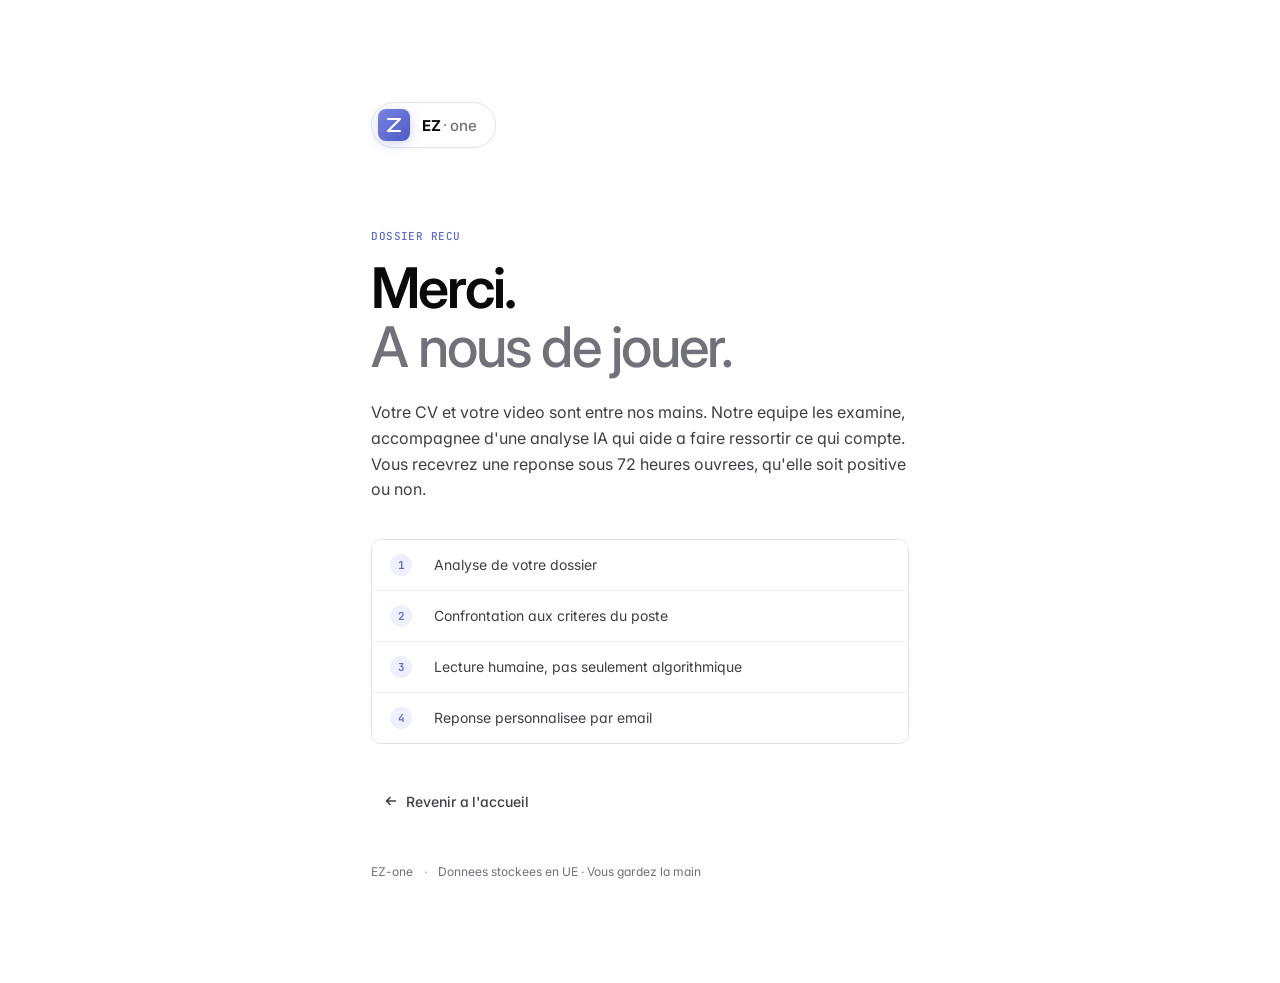
==== frontend/merci.html @ 1c8a1e7a "fini la première version du front end pour le formulaire de candidature: \n setup de la DB cloudinar" ====
<!DOCTYPE html>
<html lang="fr">
<head>
  <meta charset="UTF-8" />
  <meta name="viewport" content="width=device-width, initial-scale=1.0, viewport-fit=cover" />
  <meta name="theme-color" content="#FFFFFF" />
  <title>Bien recu — EZ-one</title>
  <meta name="description" content="Votre dossier est entre nos mains." />
  <meta name="robots" content="noindex" />

  <link rel="preconnect" href="https://fonts.googleapis.com" />
  <link rel="preconnect" href="https://fonts.gstatic.com" crossorigin />
  <link href="https://fonts.googleapis.com/css2?family=Inter:wght@400;500;600;700&family=JetBrains+Mono:wght@400;500&display=swap" rel="stylesheet" />

  <link rel="stylesheet" href="styles.css" />
</head>
<body>
  <main class="thanks" data-reveal>
    <header class="brand thanks__brand" aria-label="EZ-one — easy one, electronic exchange zone">
      <span class="brand__mark" aria-hidden="true">
        <svg width="32" height="32" viewBox="0 0 32 32" fill="none">
          <defs>
            <linearGradient id="ez-grad-thanks" x1="0" y1="0" x2="1" y2="1">
              <stop offset="0%" stop-color="#7884E2"/>
              <stop offset="100%" stop-color="#4F5BC5"/>
            </linearGradient>
          </defs>
          <rect width="32" height="32" rx="8" fill="url(#ez-grad-thanks)"/>
          <path d="M10 10h12M22 10 10 22M10 22h12" stroke="white" stroke-width="2.2" stroke-linecap="round" stroke-linejoin="round" fill="none"/>
        </svg>
      </span>
      <span class="brand__name">
        <span class="brand__bold">EZ</span><span class="brand__sep" aria-hidden="true">·</span><span class="brand__light">one</span>
      </span>
    </header>

    <p class="thanks__kicker">Dossier recu</p>

    <h1 class="thanks__title">
      Merci.<br/><em>A nous de jouer.</em>
    </h1>

    <p class="thanks__lede">
      Votre CV et votre video sont entre nos mains. Notre equipe les
      examine, accompagnee d'une analyse IA qui aide a faire ressortir
      ce qui compte. Vous recevrez une reponse sous 72&nbsp;heures
      ouvrees, qu'elle soit positive ou non.
    </p>

    <ul class="thanks__steps">
      <li><span class="thanks__num">1</span> Analyse de votre dossier</li>
      <li><span class="thanks__num">2</span> Confrontation aux criteres du poste</li>
      <li><span class="thanks__num">3</span> Lecture humaine, pas seulement algorithmique</li>
      <li><span class="thanks__num">4</span> Reponse personnalisee par email</li>
    </ul>

    <a href="/" class="btn btn--ghost thanks__back">
      <svg width="14" height="14" viewBox="0 0 14 14" fill="none">
        <path d="M11.5 7h-9M6 3.5L2.5 7 6 10.5" stroke="currentColor" stroke-width="1.6" stroke-linecap="round" stroke-linejoin="round"/>
      </svg>
      Revenir a l'accueil
    </a>

    <footer class="thanks__foot">
      <span>EZ-one</span>
      <span class="dot">·</span>
      <span>Donnees stockees en UE · Vous gardez la main</span>
    </footer>
  </main>
</body>
</html>
---- frontend/styles.css ----
/* =========================================================
   EZ-one — formulaire candidat
   Design system : minimaliste, inspire Linear / Apple
   Inter en sans-serif unique, fond blanc/gris tres clair,
   bordures fines, accent indigo, micro-interactions discretes.
   ========================================================= */

:root {
  /* Surfaces */
  --surface:        #FFFFFF;
  --surface-soft:   #FAFAFB;
  --surface-mute:   #F4F4F5;

  /* Borders */
  --border:         #E4E4E7;
  --border-soft:    #EFEFF1;
  --border-strong:  #D4D4D8;

  /* Text */
  --text:           #0A0A0B;
  --text-soft:      #3F3F46;
  --text-mute:      #71717A;
  --text-faint:     #A1A1AA;

  /* Accent (Linear-style indigo) */
  --accent:         #5E6AD2;
  --accent-hover:   #4F5BC5;
  --accent-soft:    #EEF0FB;
  --accent-ring:    rgba(94, 106, 210, 0.15);

  /* Status */
  --error:          #DC2626;
  --error-soft:     #FEF2F2;
  --success:        #16A34A;
  --success-soft:   #F0FDF4;

  /* Shadows (very subtle) */
  --shadow-xs:      0 1px 2px rgba(15, 15, 16, 0.04);
  --shadow-sm:      0 1px 3px rgba(15, 15, 16, 0.06), 0 1px 2px rgba(15, 15, 16, 0.04);
  --shadow-md:      0 4px 6px -1px rgba(15, 15, 16, 0.06), 0 2px 4px -2px rgba(15, 15, 16, 0.04);
  --shadow-lg:      0 12px 24px -8px rgba(15, 15, 16, 0.08), 0 4px 8px -4px rgba(15, 15, 16, 0.04);

  /* Geometry */
  --radius-xs:      6px;
  --radius-sm:      8px;
  --radius:         10px;
  --radius-lg:      14px;
  --radius-xl:      18px;

  --max:            1200px;
  --gutter:         clamp(20px, 4vw, 56px);

  --ease:           cubic-bezier(.2,.8,.2,1);
  --ease-snappy:    cubic-bezier(.16,1,.3,1);
}

* { box-sizing: border-box; }

html { -webkit-text-size-adjust: 100%; }

body {
  margin: 0;
  background: var(--surface);
  color: var(--text);
  font-family:
    "Inter",
    -apple-system, BlinkMacSystemFont, "SF Pro Text", "Segoe UI",
    Roboto, "Helvetica Neue", Arial, sans-serif;
  font-size: 15px;
  line-height: 1.5;
  font-feature-settings: "cv02", "cv03", "cv04", "cv11", "ss01";
  -webkit-font-smoothing: antialiased;
  -moz-osx-font-smoothing: grayscale;
  text-rendering: optimizeLegibility;
  min-height: 100vh;
  overflow-x: hidden;
}

::selection { background: var(--accent-soft); color: var(--accent); }

/* ===================== LAYOUT ===================== */

.layout {
  max-width: var(--max);
  margin: 0 auto;
  padding: clamp(28px, 5vw, 80px) var(--gutter) clamp(60px, 8vw, 120px);
  display: grid;
  grid-template-columns: minmax(0, 5fr) minmax(0, 6fr);
  gap: clamp(36px, 6vw, 88px);
  align-items: start;
}

@media (max-width: 880px) {
  .layout { grid-template-columns: 1fr; gap: 40px; }
}

/* ===================== INTRO ===================== */

.intro { position: sticky; top: 64px; }
@media (max-width: 880px) { .intro { position: static; } }

.brand {
  display: inline-flex;
  align-items: center;
  gap: 12px;
  padding: 6px 18px 6px 6px;
  border: 1px solid var(--border);
  border-radius: 999px;
  background: var(--surface);
  margin-bottom: clamp(48px, 8vw, 88px);
  box-shadow: var(--shadow-xs);
  text-decoration: none;
  transition: border-color .2s var(--ease), box-shadow .2s var(--ease), transform .2s var(--ease);
}

.brand:hover {
  border-color: var(--border-strong);
  box-shadow: var(--shadow-sm);
  transform: translateY(-1px);
}

.brand__mark {
  display: inline-flex;
  align-items: center;
  justify-content: center;
  flex-shrink: 0;
  filter: drop-shadow(0 3px 6px rgba(94, 106, 210, 0.28));
}

.brand__name {
  font-size: 15px;
  letter-spacing: -0.012em;
  display: inline-flex;
  align-items: baseline;
  color: var(--text);
  line-height: 1;
}

.brand__bold {
  font-weight: 700;
  letter-spacing: -0.025em;
}

.brand__sep {
  color: var(--accent);
  margin: 0 3px;
  font-weight: 400;
  position: relative;
  top: -1px;
}

.brand__light {
  font-weight: 500;
  color: var(--text-mute);
  letter-spacing: 0;
}

.display {
  font-size: clamp(40px, 6vw, 64px);
  line-height: 1.05;
  letter-spacing: -0.035em;
  font-weight: 600;
  margin: 0 0 24px;
  color: var(--text);
}

.display__accent {
  color: var(--text-mute);
  font-weight: 500;
}

.lede {
  font-size: 16px;
  line-height: 1.6;
  color: var(--text-soft);
  max-width: 42ch;
  margin: 0 0 32px;
}

/* Trust signals */
.signals {
  list-style: none;
  padding: 0;
  margin: 0;
  display: flex;
  flex-direction: column;
  gap: 12px;
}

.signals li {
  display: flex;
  align-items: center;
  gap: 10px;
  font-size: 14px;
  color: var(--text-soft);
}

.signals__icon {
  flex-shrink: 0;
  color: var(--accent);
  width: 16px;
  height: 16px;
}

/* ===================== CARD (form) ===================== */

.card {
  background: var(--surface);
  border: 1px solid var(--border);
  border-radius: var(--radius-lg);
  box-shadow: var(--shadow-sm);
  padding: clamp(24px, 3vw, 40px);
  position: relative;
}

@media (max-width: 540px) {
  .card {
    border-radius: var(--radius);
    padding: 20px;
  }
}

/* ===================== STEPPER ===================== */

.stepper {
  margin-bottom: 32px;
  padding-bottom: 24px;
  border-bottom: 1px solid var(--border-soft);
}

.stepper__list {
  list-style: none;
  padding: 0;
  margin: 0 0 14px;
  display: flex;
  gap: 8px;
}

.stepper__item {
  display: flex;
  align-items: center;
  gap: 8px;
  flex: 1;
  min-width: 0;
  font-size: 13px;
  font-weight: 500;
  color: var(--text-mute);
  transition: color .25s var(--ease);
}

.stepper__item.is-active { color: var(--text); }
.stepper__item.is-done   { color: var(--accent); }

.stepper__dot {
  width: 8px;
  height: 8px;
  border-radius: 50%;
  background: var(--border-strong);
  flex-shrink: 0;
  transition: background .25s var(--ease), transform .25s var(--ease);
}

.stepper__item.is-active .stepper__dot {
  background: var(--accent);
  transform: scale(1.25);
  box-shadow: 0 0 0 4px var(--accent-ring);
}

.stepper__item.is-done .stepper__dot { background: var(--accent); }

.stepper__label {
  overflow: hidden;
  text-overflow: ellipsis;
  white-space: nowrap;
  letter-spacing: -0.005em;
}

.stepper__rail {
  height: 3px;
  background: var(--surface-mute);
  border-radius: 999px;
  overflow: hidden;
}

.stepper__fill {
  display: block;
  height: 100%;
  width: var(--p, 33%);
  background: var(--accent);
  border-radius: 999px;
  transition: width .55s var(--ease-snappy);
}

@media (max-width: 540px) {
  .stepper__list { gap: 6px; }
  .stepper__item { font-size: 12px; gap: 6px; }
}

/* ===================== FORM ===================== */

.form { position: relative; }

.hp { position: absolute; left: -10000px; top: -10000px; height: 0; overflow: hidden; }

/* ----- Steps ----- */

.step {
  border: 0;
  padding: 0;
  margin: 0;
  display: none;
  flex-direction: column;
  gap: 18px;
  animation: stepIn .4s var(--ease-snappy);
}

.step.is-active { display: flex; }

@keyframes stepIn {
  from { opacity: 0; transform: translateY(8px); }
  to   { opacity: 1; transform: translateY(0); }
}

.step__head { display: flex; flex-direction: column; gap: 6px; margin-bottom: 4px; }

.step__kicker {
  font-family: "JetBrains Mono", ui-monospace, "SF Mono", Menlo, monospace;
  font-size: 11px;
  font-weight: 500;
  letter-spacing: 0.04em;
  color: var(--text-mute);
  margin: 0;
  text-transform: uppercase;
}

.step__title {
  font-size: clamp(22px, 2.6vw, 30px);
  font-weight: 600;
  line-height: 1.15;
  letter-spacing: -0.025em;
  color: var(--text);
  margin: 0;
}

.step__intro {
  font-size: 14px;
  line-height: 1.55;
  color: var(--text-soft);
  margin: 0;
  max-width: 52ch;
}

/* ----- Fields ----- */

.field {
  display: flex;
  flex-direction: column;
  gap: 6px;
}

.field__label {
  font-size: 13px;
  font-weight: 500;
  color: var(--text);
  letter-spacing: -0.005em;
}

.field input[type="text"],
.field input[type="email"],
.field input[type="tel"],
.field-row input,
.field__inline-other {
  appearance: none;
  width: 100%;
  background: var(--surface);
  border: 1px solid var(--border);
  border-radius: var(--radius-sm);
  padding: 11px 14px;
  font: inherit;
  font-size: 15px;
  color: var(--text);
  transition: border-color .15s ease, box-shadow .15s ease, background .15s ease;
  outline: none;
}

.field input::placeholder,
.field-row input::placeholder,
.field__inline-other::placeholder { color: var(--text-faint); }

.field input:hover,
.field-row input:hover,
.field__inline-other:hover { border-color: var(--border-strong); }

.field input:focus,
.field-row input:focus,
.field__inline-other:focus {
  border-color: var(--accent);
  box-shadow: 0 0 0 3px var(--accent-ring);
}

.field input.is-invalid,
.field input:invalid:not(:placeholder-shown):not(:focus) {
  border-color: var(--error);
}

.field input.is-invalid + .field__help,
.field input:invalid:not(:placeholder-shown):not(:focus) + .field__help {
  color: var(--error);
}

.field__help {
  font-size: 12px;
  color: var(--text-mute);
  line-height: 1.5;
  transition: color .15s ease;
}

.field__help code {
  font-family: "JetBrains Mono", ui-monospace, monospace;
  font-size: 11px;
  background: var(--surface-mute);
  padding: 1px 5px;
  border-radius: 4px;
  color: var(--text-soft);
}

/* Field group (localisation, dispo) */
.field-group {
  border: 0;
  padding: 0;
  margin: 0;
  display: flex;
  flex-direction: column;
  gap: 8px;
}

.field-group .field__label,
.field-group legend.field__label {
  padding: 0;
  margin: 0;
}

.field-row {
  display: grid;
  grid-template-columns: 1fr 1fr;
  gap: 10px;
}

.field-row--3 {
  grid-template-columns: 1.2fr 1fr 1fr;
}

@media (max-width: 540px) {
  .field-row, .field-row--3 { grid-template-columns: 1fr; }
}

/* ----- Radio pills ----- */

.radio-group {
  display: flex;
  flex-wrap: wrap;
  gap: 8px;
}

.radio-pill {
  position: relative;
  display: inline-flex;
  align-items: center;
  gap: 8px;
  padding: 9px 14px 9px 11px;
  border: 1px solid var(--border);
  border-radius: 999px;
  background: var(--surface);
  cursor: pointer;
  font-size: 14px;
  font-weight: 500;
  color: var(--text-soft);
  transition: all .18s var(--ease);
  user-select: none;
}

.radio-pill:hover {
  border-color: var(--border-strong);
  background: var(--surface-soft);
}

.radio-pill input {
  position: absolute;
  opacity: 0;
  inset: 0;
  cursor: pointer;
}

.radio-pill__check {
  width: 16px;
  height: 16px;
  border: 1.5px solid var(--border-strong);
  border-radius: 50%;
  position: relative;
  flex-shrink: 0;
  transition: border-color .15s ease, background .15s ease;
}

.radio-pill__check::after {
  content: "";
  position: absolute;
  inset: 3px;
  border-radius: 50%;
  background: var(--accent);
  transform: scale(0);
  transition: transform .18s var(--ease-snappy);
}

.radio-pill input:checked ~ .radio-pill__check {
  border-color: var(--accent);
}

.radio-pill input:checked ~ .radio-pill__check::after {
  transform: scale(1);
}

.radio-pill:has(input:checked) {
  border-color: var(--accent);
  background: var(--accent-soft);
  color: var(--accent);
}

.radio-pill input:focus-visible ~ .radio-pill__check {
  box-shadow: 0 0 0 3px var(--accent-ring);
}

.field__inline-other {
  margin-top: 4px;
  animation: stepIn .25s var(--ease-snappy);
}

/* ----- Dropzones ----- */

.dropzone {
  display: block;
  border: 1.5px dashed var(--border-strong);
  border-radius: var(--radius);
  background: var(--surface-soft);
  padding: 24px;
  cursor: pointer;
  transition: all .18s var(--ease);
}

.dropzone:hover, .dropzone.is-drag {
  border-color: var(--accent);
  background: var(--accent-soft);
  transform: translateY(-1px);
}

.dropzone.is-uploading {
  border-style: solid;
  border-color: var(--accent);
  background: var(--accent-soft);
  cursor: progress;
}

.dropzone.is-uploaded {
  border-style: solid;
  border-color: var(--success);
  background: var(--success-soft);
  cursor: default;
}

.dropzone.is-uploaded:hover { transform: none; }

.dropzone__inner {
  display: grid;
  grid-template-columns: 44px 1fr auto;
  align-items: center;
  gap: 14px;
}

.dropzone__icon {
  width: 44px; height: 44px;
  display: inline-flex;
  align-items: center;
  justify-content: center;
  background: var(--surface);
  color: var(--text-soft);
  border: 1px solid var(--border);
  border-radius: var(--radius-sm);
  transition: all .18s var(--ease);
}

.dropzone:hover .dropzone__icon, .dropzone.is-drag .dropzone__icon {
  background: var(--accent);
  border-color: var(--accent);
  color: white;
}

.dropzone.is-uploading .dropzone__icon {
  background: var(--accent);
  border-color: var(--accent);
  color: white;
}

.dropzone.is-uploaded .dropzone__icon {
  background: var(--success);
  border-color: var(--success);
  color: white;
}

.dropzone__icon--video { /* hint visuel: icone camera plus prominente */ }

.dropzone__body { min-width: 0; display: flex; flex-direction: column; gap: 2px; }

.dropzone__title {
  font-size: 14px;
  font-weight: 500;
  color: var(--text);
  letter-spacing: -0.005em;
  line-height: 1.3;
  overflow: hidden;
  text-overflow: ellipsis;
  white-space: nowrap;
}

.dropzone__hint {
  font-size: 12.5px;
  color: var(--text-mute);
  line-height: 1.4;
}

.dropzone__progress {
  margin-top: 8px;
  width: 100%;
  height: 3px;
  appearance: none;
  border: 0;
  background: var(--border-soft);
  border-radius: 999px;
  overflow: hidden;
}
.dropzone__progress::-webkit-progress-bar { background: var(--border-soft); }
.dropzone__progress::-webkit-progress-value { background: var(--accent); transition: width .2s ease; }
.dropzone__progress::-moz-progress-bar { background: var(--accent); }

.dropzone__clear {
  appearance: none;
  border: 0;
  background: transparent;
  width: 28px; height: 28px;
  border-radius: 50%;
  color: var(--text-mute);
  cursor: pointer;
  display: inline-flex;
  align-items: center;
  justify-content: center;
  transition: background .15s ease, color .15s ease;
}
.dropzone__clear:hover { background: var(--surface-mute); color: var(--error); }

.video-preview {
  width: 100%;
  max-height: 360px;
  border-radius: var(--radius);
  background: black;
  margin-top: 10px;
  box-shadow: var(--shadow-sm);
}

/* ----- Misc ----- */

.micro {
  font-size: 12.5px;
  color: var(--text-mute);
  margin: 0;
  padding: 8px 12px;
  background: var(--surface-soft);
  border-radius: var(--radius-sm);
  line-height: 1.5;
  border-left: 2px solid var(--border);
}

.step__nav {
  display: flex;
  justify-content: space-between;
  align-items: center;
  gap: 12px;
  margin-top: 8px;
  padding-top: 20px;
  border-top: 1px solid var(--border-soft);
}

.step__hint {
  font-family: "JetBrains Mono", ui-monospace, monospace;
  font-size: 11px;
  letter-spacing: 0.04em;
  color: var(--text-mute);
  text-transform: uppercase;
}

/* ===================== BUTTONS ===================== */

.btn {
  appearance: none;
  border: 1px solid transparent;
  background: transparent;
  font: inherit;
  font-size: 14px;
  font-weight: 500;
  letter-spacing: -0.005em;
  padding: 10px 16px;
  border-radius: var(--radius-sm);
  cursor: pointer;
  display: inline-flex;
  align-items: center;
  gap: 8px;
  transition:
    background .15s ease,
    border-color .15s ease,
    color .15s ease,
    transform .15s ease,
    box-shadow .15s ease;
  position: relative;
  margin-left: auto;
  text-decoration: none;
  white-space: nowrap;
  outline: none;
}

.btn:focus-visible {
  box-shadow: 0 0 0 3px var(--accent-ring);
}

.btn--primary {
  background: var(--text);
  color: white;
  border-color: var(--text);
  box-shadow: var(--shadow-xs), inset 0 1px 0 rgba(255,255,255,0.08);
}

.btn--primary:hover:not(:disabled) {
  background: #1F1F22;
  transform: translateY(-1px);
  box-shadow: var(--shadow-md), inset 0 1px 0 rgba(255,255,255,0.08);
}

.btn--primary:active:not(:disabled) {
  transform: translateY(0);
  box-shadow: var(--shadow-xs), inset 0 1px 0 rgba(255,255,255,0.08);
}

.btn--send {
  background: var(--accent);
  border-color: var(--accent);
}

.btn--send:hover:not(:disabled) {
  background: var(--accent-hover);
  border-color: var(--accent-hover);
  box-shadow: 0 6px 16px -4px rgba(94, 106, 210, 0.4);
}

.btn:disabled {
  opacity: .45;
  cursor: not-allowed;
  transform: none !important;
  box-shadow: none !important;
}

.btn--ghost {
  background: transparent;
  color: var(--text-soft);
  margin-left: 0;
  padding: 10px 12px;
}

.btn--ghost:hover {
  background: var(--surface-mute);
  color: var(--text);
}

/* Button arrow micro-interaction */
.btn svg { transition: transform .2s var(--ease-snappy); }
.btn:hover:not(:disabled) svg { transform: translateX(2px); }
.btn--ghost:hover svg { transform: translateX(-2px); }

/* Loading state */
.btn__spinner {
  display: none;
  width: 14px; height: 14px;
  border: 1.5px solid currentColor;
  border-right-color: transparent;
  border-radius: 50%;
  animation: spin .65s linear infinite;
}

.btn.is-loading .btn__label::after {
  content: "...";
  display: inline-block;
  animation: dots 1.4s infinite;
}

.btn.is-loading .btn__arrow { display: none; }
.btn.is-loading .btn__spinner { display: inline-block; }

@keyframes spin { to { transform: rotate(360deg); } }
@keyframes dots {
  0%, 20%   { opacity: 0; }
  40%       { opacity: .4; }
  60%, 100% { opacity: 1; }
}

/* ===================== STATUS ===================== */

.status {
  font-size: 13px;
  margin-top: 12px;
  padding: 0;
  border-radius: var(--radius-sm);
  line-height: 1.5;
  transition: padding .15s ease;
}

.status:not(:empty) {
  padding: 10px 12px;
  border: 1px solid transparent;
}

.status.is-error {
  background: var(--error-soft);
  color: var(--error);
  border-color: rgba(220, 38, 38, 0.15);
}

.status.is-ok {
  background: var(--success-soft);
  color: var(--success);
  border-color: rgba(22, 163, 74, 0.15);
}

.status.is-info {
  background: var(--surface-mute);
  color: var(--text-soft);
  border-color: var(--border);
}

/* ===================== ENTRANCE ===================== */

[data-reveal] {
  opacity: 0;
  transform: translateY(10px);
  animation: rise .7s var(--ease-snappy) forwards;
}

.intro[data-reveal]   { animation-delay: .05s; }
.card[data-reveal]    { animation-delay: .18s; }

@keyframes rise {
  to { opacity: 1; transform: translateY(0); }
}

@media (prefers-reduced-motion: reduce) {
  *, *::before, *::after {
    animation-duration: .01ms !important;
    animation-iteration-count: 1 !important;
    transition-duration: .01ms !important;
  }
}

/* ===================== THANKS PAGE ===================== */

.thanks {
  max-width: 640px;
  margin: 0 auto;
  padding: clamp(48px, 8vw, 120px) var(--gutter) clamp(60px, 8vw, 120px);
}

.thanks__brand { margin-bottom: clamp(40px, 8vw, 80px); }

.thanks__kicker {
  font-family: "JetBrains Mono", ui-monospace, monospace;
  font-size: 11px;
  letter-spacing: 0.04em;
  color: var(--accent);
  margin: 0 0 14px;
  text-transform: uppercase;
  font-weight: 500;
}

.thanks__title {
  font-size: clamp(36px, 5vw, 56px);
  font-weight: 600;
  line-height: 1.05;
  letter-spacing: -0.035em;
  margin: 0 0 24px;
  color: var(--text);
}

.thanks__title em {
  font-style: normal;
  color: var(--text-mute);
  font-weight: 500;
}

.thanks__lede {
  font-size: 16px;
  line-height: 1.6;
  color: var(--text-soft);
  max-width: 56ch;
  margin: 0 0 36px;
}

.thanks__steps {
  list-style: none;
  padding: 0;
  margin: 0 0 36px;
  border: 1px solid var(--border);
  border-radius: var(--radius);
  overflow: hidden;
}

.thanks__steps li {
  display: grid;
  grid-template-columns: 32px 1fr;
  gap: 12px;
  align-items: center;
  padding: 14px 18px;
  font-size: 14px;
  color: var(--text-soft);
  background: var(--surface);
}

.thanks__steps li + li { border-top: 1px solid var(--border-soft); }

.thanks__num {
  width: 22px; height: 22px;
  border-radius: 50%;
  background: var(--accent-soft);
  color: var(--accent);
  display: inline-flex;
  align-items: center;
  justify-content: center;
  font-family: "JetBrains Mono", ui-monospace, monospace;
  font-size: 11px;
  font-weight: 600;
}

.thanks__back {
  display: inline-flex;
  margin-left: 0 !important;
}

.thanks__foot {
  margin-top: 40px;
  font-size: 12px;
  color: var(--text-mute);
}

.thanks__foot .dot { margin: 0 8px; color: var(--text-faint); }
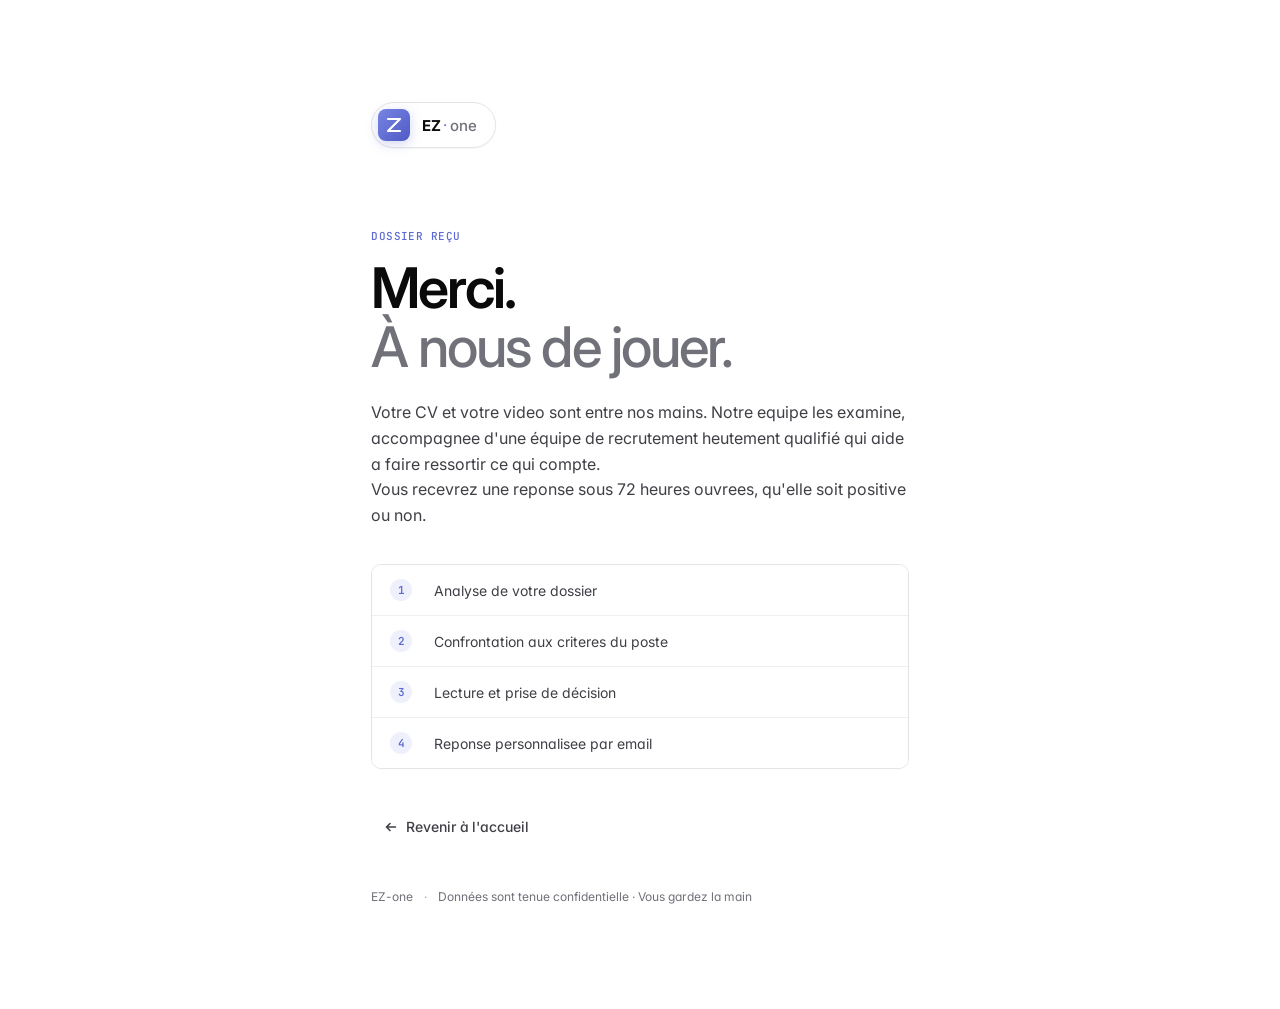
==== commit 013e1f8b: "mis à jours des infos dans merci.html" ====
--- a/frontend/merci.html
+++ b/frontend/merci.html
@@ -34,23 +34,23 @@
       </span>
     </header>
 
-    <p class="thanks__kicker">Dossier recu</p>
+    <p class="thanks__kicker">Dossier re&ccedil;u</p>
 
     <h1 class="thanks__title">
-      Merci.<br/><em>A nous de jouer.</em>
+      Merci.<br/><em>&Agrave; nous de jouer.</em>
     </h1>
 
     <p class="thanks__lede">
       Votre CV et votre video sont entre nos mains. Notre equipe les
-      examine, accompagnee d'une analyse IA qui aide a faire ressortir
-      ce qui compte. Vous recevrez une reponse sous 72&nbsp;heures
+      examine, accompagnee d'une &eacute;quipe de recrutement heutement qualifi&eacute; qui aide a faire ressortir
+      ce qui compte.<br>Vous recevrez une reponse sous 72&nbsp;heures
       ouvrees, qu'elle soit positive ou non.
     </p>
 
     <ul class="thanks__steps">
       <li><span class="thanks__num">1</span> Analyse de votre dossier</li>
       <li><span class="thanks__num">2</span> Confrontation aux criteres du poste</li>
-      <li><span class="thanks__num">3</span> Lecture humaine, pas seulement algorithmique</li>
+      <li><span class="thanks__num">3</span> Lecture et prise de d&eacute;cision</li>
       <li><span class="thanks__num">4</span> Reponse personnalisee par email</li>
     </ul>
 
@@ -58,13 +58,13 @@
       <svg width="14" height="14" viewBox="0 0 14 14" fill="none">
         <path d="M11.5 7h-9M6 3.5L2.5 7 6 10.5" stroke="currentColor" stroke-width="1.6" stroke-linecap="round" stroke-linejoin="round"/>
       </svg>
-      Revenir a l'accueil
+      Revenir &agrave; l'accueil
     </a>
 
     <footer class="thanks__foot">
       <span>EZ-one</span>
       <span class="dot">·</span>
-      <span>Donnees stockees en UE · Vous gardez la main</span>
+      <span>Donn&eacute;es sont tenue confidentielle · Vous gardez la main</span>
     </footer>
   </main>
 </body>
